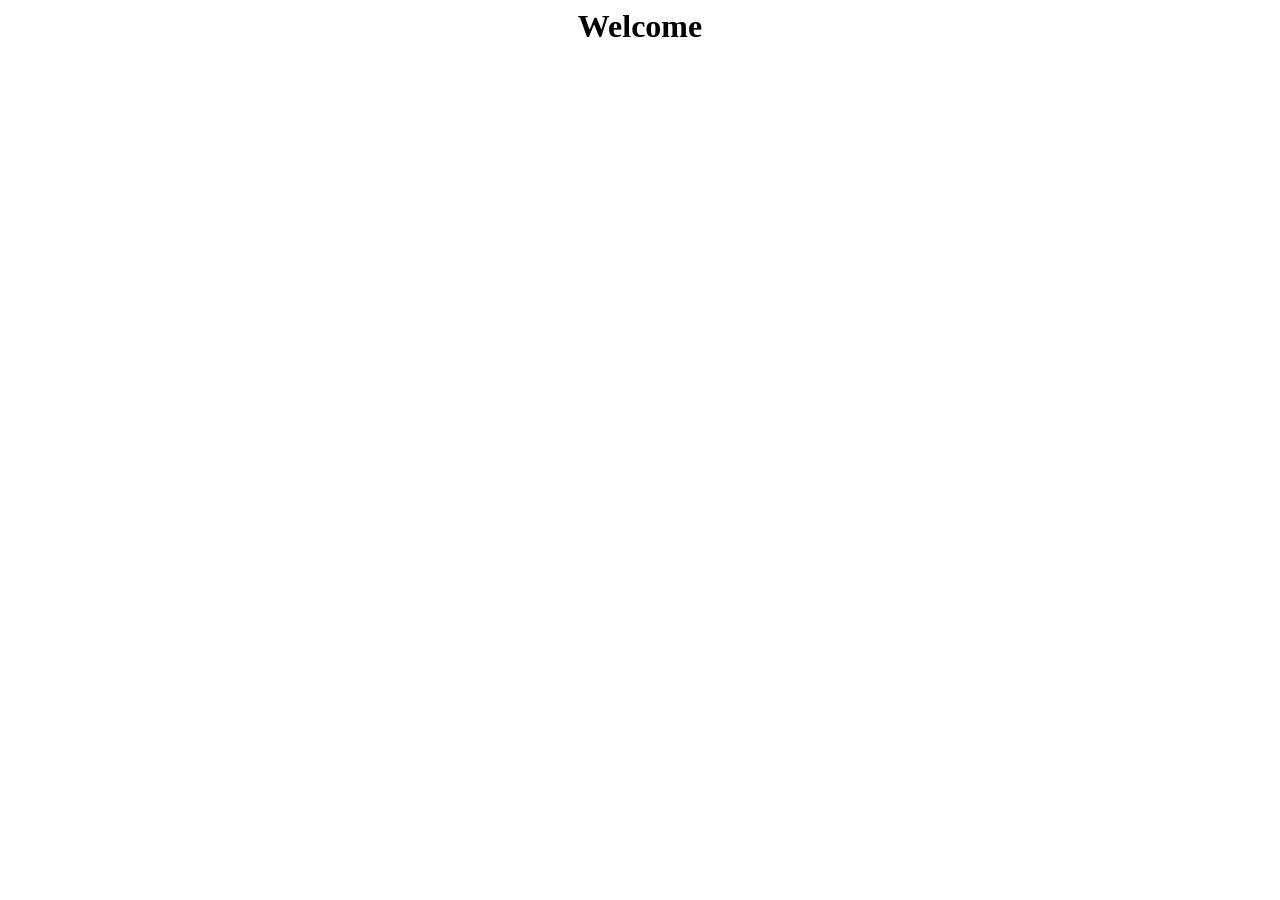
==== index.html @ 063af44f "Update index.html" ====
<html>
    <center>
    <h1>Welcome</h1>
    <iframe width="560" height="315" src="https://www.youtube.com/embed/AkPxbw0QacU" frameborder="0" allow="accelerometer; autoplay; encrypted-media; gyroscope; picture-in-picture" allowfullscreen></iframe>
    </center>    
</html>
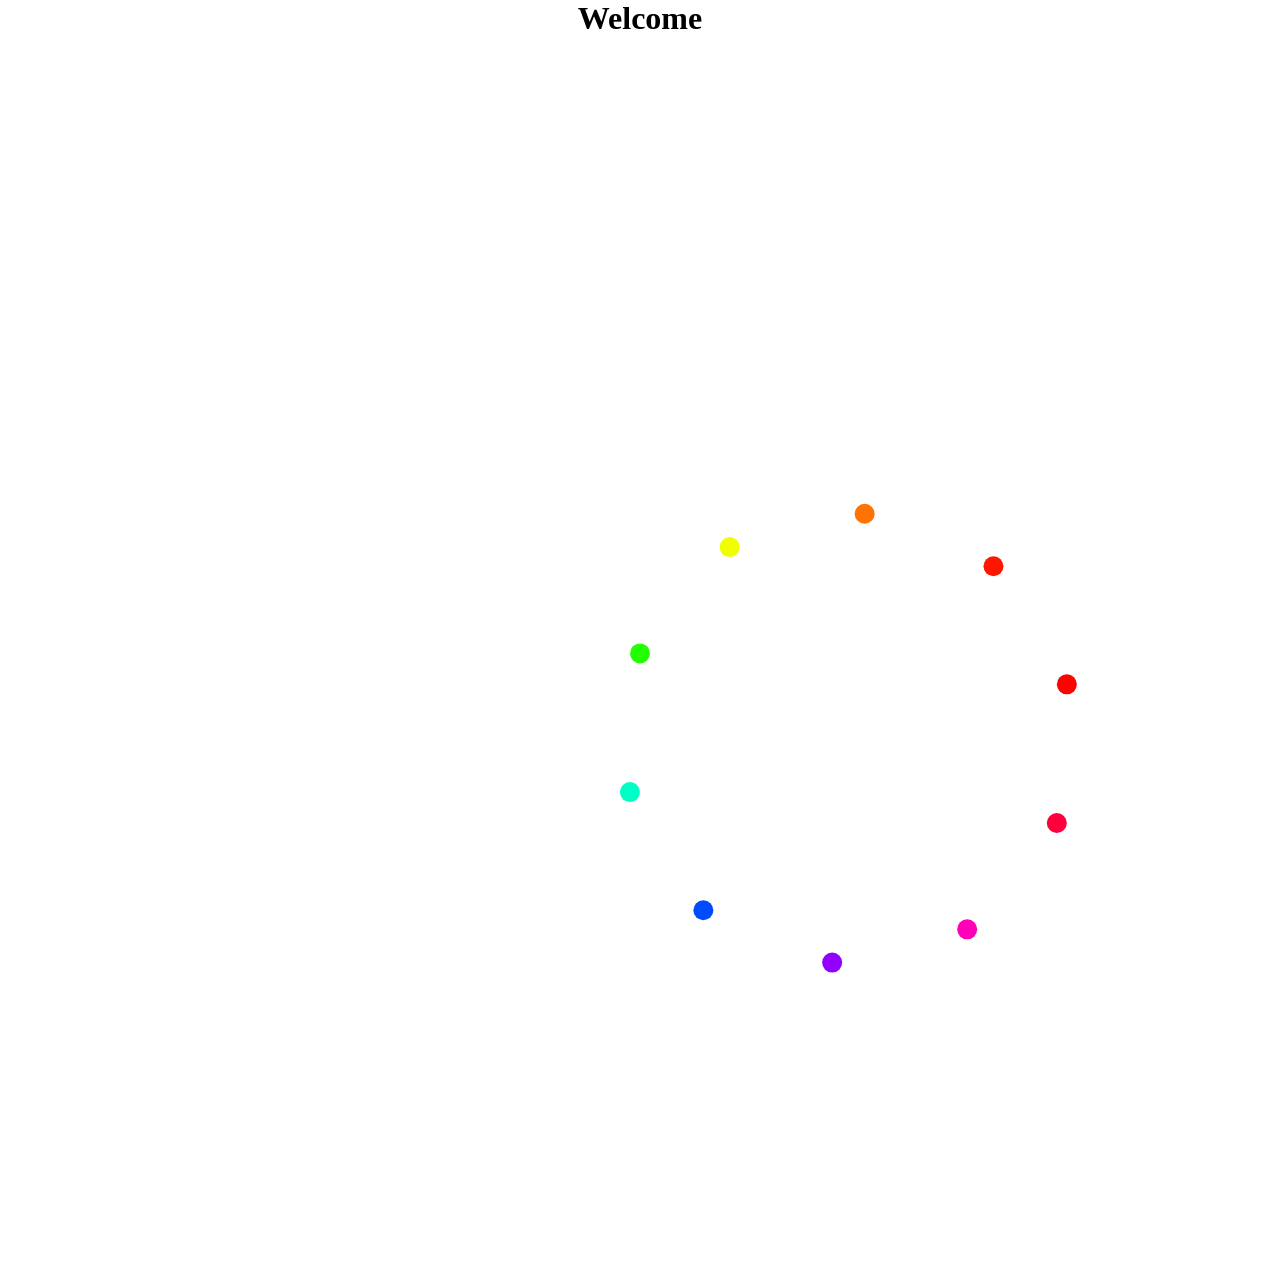
==== commit dea5fbad: "Added weird optical illusion." ====
--- a/index.html
+++ b/index.html
@@ -1,6 +1,17 @@
 <html>
+    <head>
+        <style>
+            html, body {
+                width: 100%;
+                height: 100%;
+                margin: 0;
+            }
+        </style>
+    </head>
     <center>
-    <h1>Welcome</h1>
-    <iframe width="560" height="315" src="https://www.youtube.com/embed/AkPxbw0QacU" frameborder="0" allow="accelerometer; autoplay; encrypted-media; gyroscope; picture-in-picture" allowfullscreen></iframe>
+        <h1>Welcome</h1>
+        <iframe width="560" height="315" src="https://www.youtube.com/embed/dGDH3meSPyk" frameborder="0" allow="accelerometer; autoplay; encrypted-media; gyroscope; picture-in-picture" allowfullscreen></iframe>
+        <canvas id="circle" width="800" height="800"></canvas>
+        <script src="myscript.js"></script>
     </center>    
 </html>
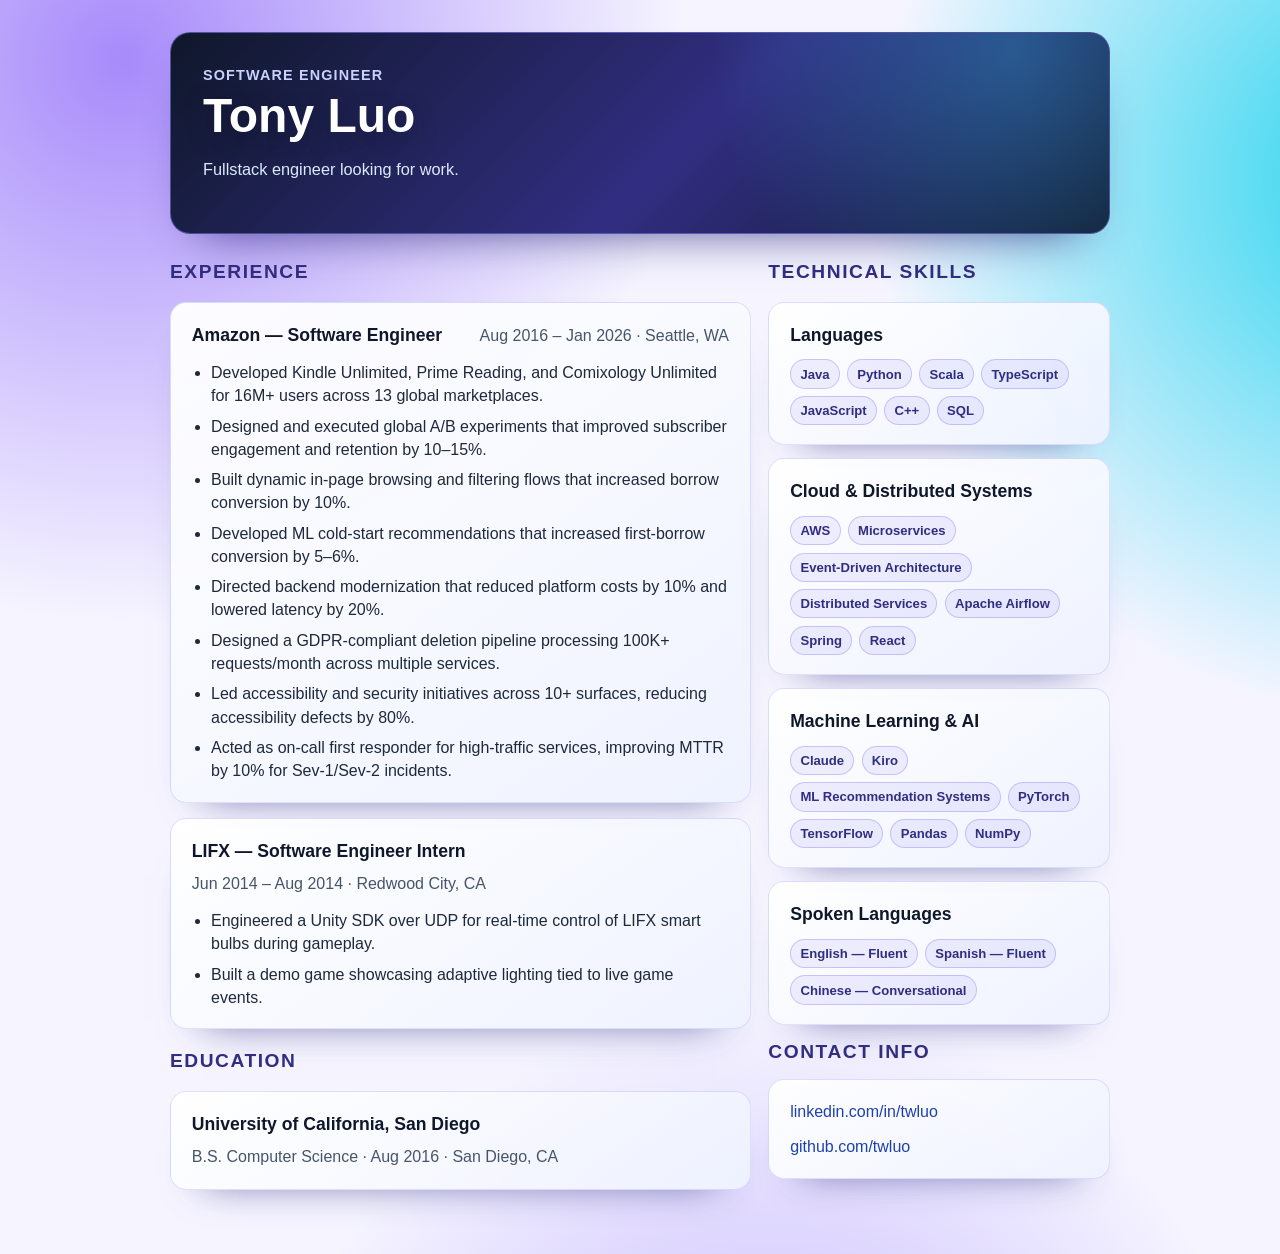
==== commit 73718fc2: "Adding resume" ====
--- a/index.html
+++ b/index.html
@@ -1,17 +1,14 @@
-<html>
-    <head>
-        <style>
-            html, body {
-                width: 100%;
-                height: 100%;
-                margin: 0;
-            }
-        </style>
-    </head>
-    <center>
-        <h1>Welcome</h1>
-        <iframe width="560" height="315" src="https://www.youtube.com/embed/dGDH3meSPyk" frameborder="0" allow="accelerometer; autoplay; encrypted-media; gyroscope; picture-in-picture" allowfullscreen></iframe>
-        <canvas id="circle" width="800" height="800"></canvas>
-        <script src="myscript.js"></script>
-    </center>    
+<!doctype html>
+<html lang="en">
+  <head>
+    <meta charset="UTF-8" />
+    <link rel="icon" type="image/svg+xml" href="/vite.svg" />
+    <meta name="viewport" content="width=device-width, initial-scale=1.0" />
+    <title>banana-personal-website</title>
+    <script type="module" crossorigin src="/assets/index-CglkzRO_.js"></script>
+    <link rel="stylesheet" crossorigin href="/assets/index-fjcYaUU1.css">
+  </head>
+  <body>
+    <div id="app"></div>
+  </body>
 </html>
--- a/assets/index-fjcYaUU1.css
+++ b/assets/index-fjcYaUU1.css
@@ -0,0 +1 @@
+:root{font-synthesis:none;text-rendering:optimizelegibility;-webkit-font-smoothing:antialiased;-moz-osx-font-smoothing:grayscale;color:#0f172a;background:#f8fafc;font-family:Inter,Segoe UI,Roboto,Helvetica,Arial,sans-serif;font-weight:400;line-height:1.5}*{box-sizing:border-box}body{background-color:#f6f5ff;background-image:radial-gradient(circle at 8% 4%,#a78bfa 0%,#a78bfa00 28%),radial-gradient(circle at 92% 12%,#22d3ee 0%,#22d3ee00 28%),radial-gradient(circle at 50% 100%,#c4b5fd 0%,#c4b5fd00 30%),none;background-position:0 0,0 0,0 0,0 0;background-repeat:repeat,repeat,repeat,repeat;background-size:120% 120%;background-attachment:scroll,scroll,scroll,scroll;background-origin:padding-box,padding-box,padding-box,padding-box;background-clip:border-box,border-box,border-box,border-box;min-width:320px;margin:0;animation:16s ease-in-out infinite alternate ambientShift}a{color:#1e40af;text-decoration:none}a:hover{text-decoration:underline}#app{width:min(100%,980px);margin:0 auto;padding:2rem 1.25rem 4rem}.site{flex-direction:column;gap:1.5rem;display:flex}.hero{background:linear-gradient(135deg,#0f172a 0%,#312e81 55%,#0f172a 100%);border:1px solid #818cf880;border-radius:20px;grid-template-columns:minmax(0,1.4fr) minmax(260px,.9fr);align-items:start;gap:1rem;padding:2rem;animation:.7s ease-out both fadeUp;display:grid;position:relative;overflow:hidden;box-shadow:0 26px 50px -30px #312e81e6}.hero:before{content:"";pointer-events:none;background:radial-gradient(circle at 90% 10%,#38bdf859 0%,#38bdf800 35%);animation:6s ease-in-out infinite pulseGlow;position:absolute;inset:0}.hero-content{flex-direction:column;display:flex}.hero-contact{-webkit-backdrop-filter:blur(6px);backdrop-filter:blur(6px);background:#02061740;border:1px solid #bfdbfe40;border-radius:14px;padding:.85rem;animation:.85s ease-out both fadeUp}.hero-contact h2{letter-spacing:.08em;color:#c7d2fe;margin:0 0 .6rem;font-size:.86rem}.eyebrow{letter-spacing:.08em;text-transform:uppercase;color:#c7d2fe;margin:0;font-size:.9rem;font-weight:700}h1{color:#fff;text-shadow:0 8px 24px #0f172a73;margin:.2rem 0 0;font-size:clamp(2.2rem,4vw,3rem);line-height:1.1}.intro{color:#dbeafe;max-width:65ch;margin:.9rem 0 1.2rem;font-size:1.02rem}.contact-grid{grid-template-columns:1fr;gap:.55rem;display:grid}.contact-grid a{color:#e2e8f0;background:#0f172a59;border:1px solid #bfdbfe59;border-radius:10px;padding:.45rem .6rem;font-size:.92rem;transition:transform .22s,border-color .22s,background-color .22s,box-shadow .22s}.contact-grid a:hover{background:#1e293ba6;border-color:#7dd3fce6;text-decoration:none;transform:translateY(-2px);box-shadow:0 10px 18px -14px #38bdf8e6}.section{flex-direction:column;gap:.95rem;display:flex}.main-layout{grid-template-columns:minmax(0,1.7fr) minmax(280px,1fr);align-items:start;gap:1.1rem;animation:.9s ease-out both fadeUp;display:grid}.left-column,.right-column{flex-direction:column;gap:1.1rem;display:flex}h2{text-transform:uppercase;letter-spacing:.08em;color:#312e81;margin:0;font-size:1.2rem}.card,.skill-card{background:linear-gradient(145deg,#fffffff2,#eef2fff2);border:1px solid #818cf840;border-radius:16px;padding:1.2rem 1.3rem;transition:border-color .2s,transform .2s,box-shadow .2s;box-shadow:0 24px 40px -34px #312e81d9}.card:hover,.skill-card:hover{border-color:#4f46e58c;transform:translateY(-5px)scale(1.01);box-shadow:0 32px 46px -32px #4f46e5b3}.card-heading{flex-wrap:wrap;justify-content:space-between;align-items:baseline;gap:.5rem 1rem;display:flex}h3{color:#0f172a;margin:0;font-size:1.1rem}.card-heading p,.skill-card p{color:#475569;margin:0}.skill-card{flex-direction:column;gap:.7rem;display:flex}.tag-list{flex-wrap:wrap;gap:.45rem;margin:0;padding:0;list-style:none;display:flex}.tag-list li{color:#312e81;background:#4f46e514;border:1px solid #4f46e540;border-radius:999px;padding:.26rem .58rem;font-size:.82rem;font-weight:600}ul{gap:.45rem;margin:.8rem 0 0;padding-left:1.2rem;display:grid}li{color:#1e293b;line-height:1.45}.skills-grid{grid-template-columns:1fr;gap:.8rem;display:grid}@media (width<=640px){#app{padding-top:1.25rem}.hero{border-radius:16px;padding:1.4rem}@media (width<=900px){.hero{grid-template-columns:1fr}}@keyframes fadeUp{0%{opacity:0;transform:translateY(16px)}to{opacity:1;transform:translateY(0)}}@keyframes pulseGlow{0%,to{opacity:.55}50%{opacity:.9}}@keyframes ambientShift{0%{background-position:0 30%}to{background-position:100% 70%}}@media (prefers-reduced-motion:reduce){*,:before,:after{transition:none!important;animation:none!important}}}@media (width<=940px){.main-layout{grid-template-columns:1fr}}
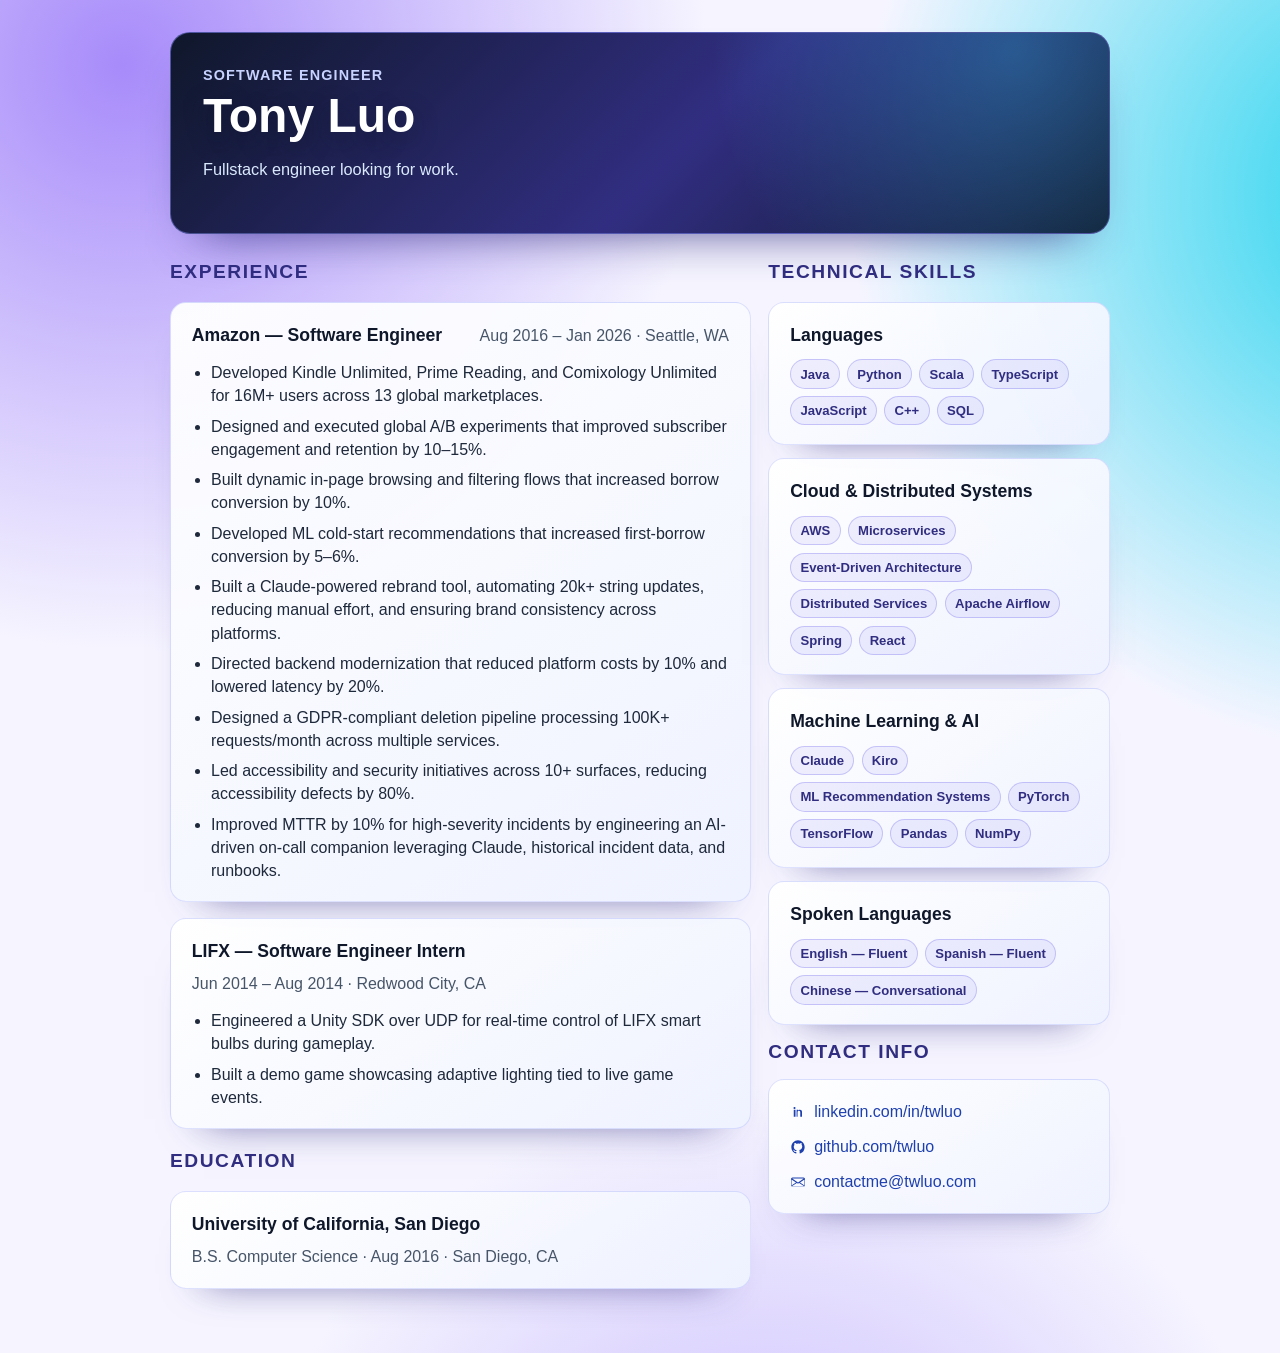
==== commit 467e97c1: "Add files via upload" ====
--- a/index.html
+++ b/index.html
@@ -2,11 +2,11 @@
 <html lang="en">
   <head>
     <meta charset="UTF-8" />
-    <link rel="icon" type="image/svg+xml" href="/vite.svg" />
+    <link rel="icon" type="image/svg+xml" href="/favicon.svg" />
     <meta name="viewport" content="width=device-width, initial-scale=1.0" />
-    <title>banana-personal-website</title>
-    <script type="module" crossorigin src="/assets/index-CglkzRO_.js"></script>
-    <link rel="stylesheet" crossorigin href="/assets/index-fjcYaUU1.css">
+    <title>Tony Luo</title>
+    <script type="module" crossorigin src="/assets/index-Bp6I6_b1.js"></script>
+    <link rel="stylesheet" crossorigin href="/assets/index-B2wOraeJ.css">
   </head>
   <body>
     <div id="app"></div>
--- a/assets/index-B2wOraeJ.css
+++ b/assets/index-B2wOraeJ.css
@@ -0,0 +1 @@
+:root{font-synthesis:none;text-rendering:optimizelegibility;-webkit-font-smoothing:antialiased;-moz-osx-font-smoothing:grayscale;color:#0f172a;background:#f8fafc;font-family:Inter,Segoe UI,Roboto,Helvetica,Arial,sans-serif;font-weight:400;line-height:1.5}*{box-sizing:border-box}body{background-color:#f6f5ff;background-image:radial-gradient(circle at 8% 4%,#a78bfa 0%,#a78bfa00 28%),radial-gradient(circle at 92% 12%,#22d3ee 0%,#22d3ee00 28%),radial-gradient(circle at 50% 100%,#c4b5fd 0%,#c4b5fd00 30%),none;background-position:0 0,0 0,0 0,0 0;background-repeat:repeat,repeat,repeat,repeat;background-size:120% 120%;background-attachment:scroll,scroll,scroll,scroll;background-origin:padding-box,padding-box,padding-box,padding-box;background-clip:border-box,border-box,border-box,border-box;min-width:320px;margin:0;animation:16s ease-in-out infinite alternate ambientShift}a{color:#1e40af;text-decoration:none}a:hover{text-decoration:underline}#app{width:min(100%,980px);margin:0 auto;padding:2rem 1.25rem 4rem}.site{flex-direction:column;gap:1.5rem;display:flex}.hero{background:linear-gradient(135deg,#0f172a 0%,#312e81 55%,#0f172a 100%);border:1px solid #818cf880;border-radius:20px;grid-template-columns:minmax(0,1.4fr) minmax(260px,.9fr);align-items:start;gap:1rem;padding:2rem;animation:.7s ease-out both fadeUp;display:grid;position:relative;overflow:hidden;box-shadow:0 26px 50px -30px #312e81e6}.hero:before{content:"";pointer-events:none;background:radial-gradient(circle at 90% 10%,#38bdf859 0%,#38bdf800 35%);animation:6s ease-in-out infinite pulseGlow;position:absolute;inset:0}.hero-content{flex-direction:column;display:flex}.hero-contact{-webkit-backdrop-filter:blur(6px);backdrop-filter:blur(6px);background:#02061740;border:1px solid #bfdbfe40;border-radius:14px;padding:.85rem;animation:.85s ease-out both fadeUp}.hero-contact h2{letter-spacing:.08em;color:#c7d2fe;margin:0 0 .6rem;font-size:.86rem}.eyebrow{letter-spacing:.08em;text-transform:uppercase;color:#c7d2fe;margin:0;font-size:.9rem;font-weight:700}h1{color:#fff;text-shadow:0 8px 24px #0f172a73;margin:.2rem 0 0;font-size:clamp(2.2rem,4vw,3rem);line-height:1.1}.intro{color:#dbeafe;max-width:65ch;margin:.9rem 0 1.2rem;font-size:1.02rem}.contact-grid{grid-template-columns:1fr;gap:.55rem;display:grid}.contact-grid a{color:#e2e8f0;background:#0f172a59;border:1px solid #bfdbfe59;border-radius:10px;padding:.45rem .6rem;font-size:.92rem;transition:transform .22s,border-color .22s,background-color .22s,box-shadow .22s}.contact-grid a:hover{background:#1e293ba6;border-color:#7dd3fce6;text-decoration:none;transform:translateY(-2px);box-shadow:0 10px 18px -14px #38bdf8e6}.section{flex-direction:column;gap:.95rem;display:flex}.main-layout{grid-template-columns:minmax(0,1.7fr) minmax(280px,1fr);align-items:start;gap:1.1rem;animation:.9s ease-out both fadeUp;display:grid}.left-column,.right-column{flex-direction:column;gap:1.1rem;display:flex}h2{text-transform:uppercase;letter-spacing:.08em;color:#312e81;margin:0;font-size:1.2rem}.card,.skill-card{background:linear-gradient(145deg,#fffffff2,#eef2fff2);border:1px solid #818cf840;border-radius:16px;padding:1.2rem 1.3rem;transition:border-color .2s,transform .2s,box-shadow .2s;box-shadow:0 24px 40px -34px #312e81d9}.card:hover,.skill-card:hover{border-color:#4f46e58c;transform:translateY(-5px)scale(1.01);box-shadow:0 32px 46px -32px #4f46e5b3}.card-heading{flex-wrap:wrap;justify-content:space-between;align-items:baseline;gap:.5rem 1rem;display:flex}h3{color:#0f172a;margin:0;font-size:1.1rem}.card-heading p,.skill-card p{color:#475569;margin:0}.skill-card{flex-direction:column;gap:.7rem;display:flex}.tag-list{flex-wrap:wrap;gap:.45rem;margin:0;padding:0;list-style:none;display:flex}.tag-list li{color:#312e81;background:#4f46e514;border:1px solid #4f46e540;border-radius:999px;padding:.26rem .58rem;font-size:.82rem;font-weight:600}ul{gap:.45rem;margin:.8rem 0 0;padding-left:1.2rem;display:grid}li{color:#1e293b;line-height:1.45}.skills-grid{grid-template-columns:1fr;gap:.8rem;display:grid}.social-link{align-items:center;gap:.5rem;display:inline-flex}.social-icon{fill:currentColor;flex-shrink:0;width:1rem;height:1rem}@media (width<=640px){#app{padding-top:1.25rem}.hero{border-radius:16px;padding:1.4rem}@media (width<=900px){.hero{grid-template-columns:1fr}}@keyframes fadeUp{0%{opacity:0;transform:translateY(16px)}to{opacity:1;transform:translateY(0)}}@keyframes pulseGlow{0%,to{opacity:.55}50%{opacity:.9}}@keyframes ambientShift{0%{background-position:0 30%}to{background-position:100% 70%}}@media (prefers-reduced-motion:reduce){*,:before,:after{transition:none!important;animation:none!important}}}@media (width<=940px){.main-layout{grid-template-columns:1fr}}
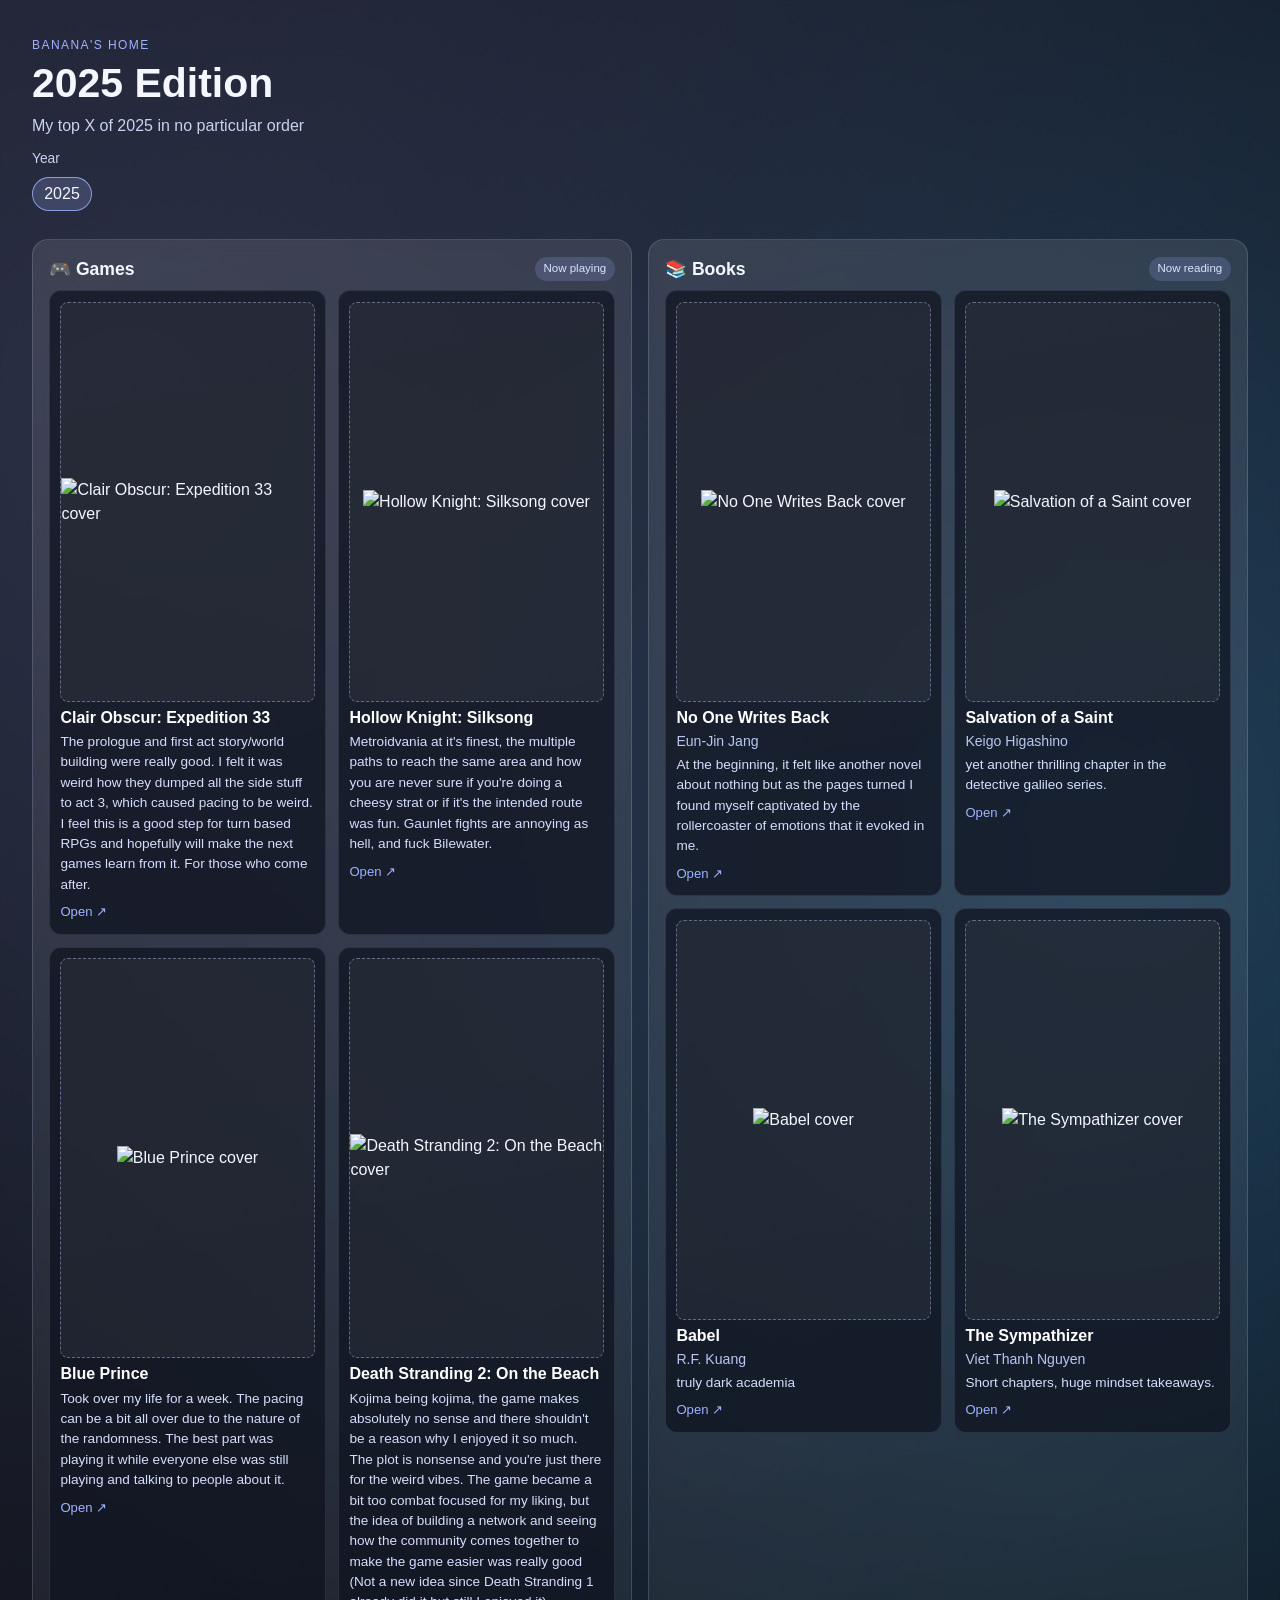
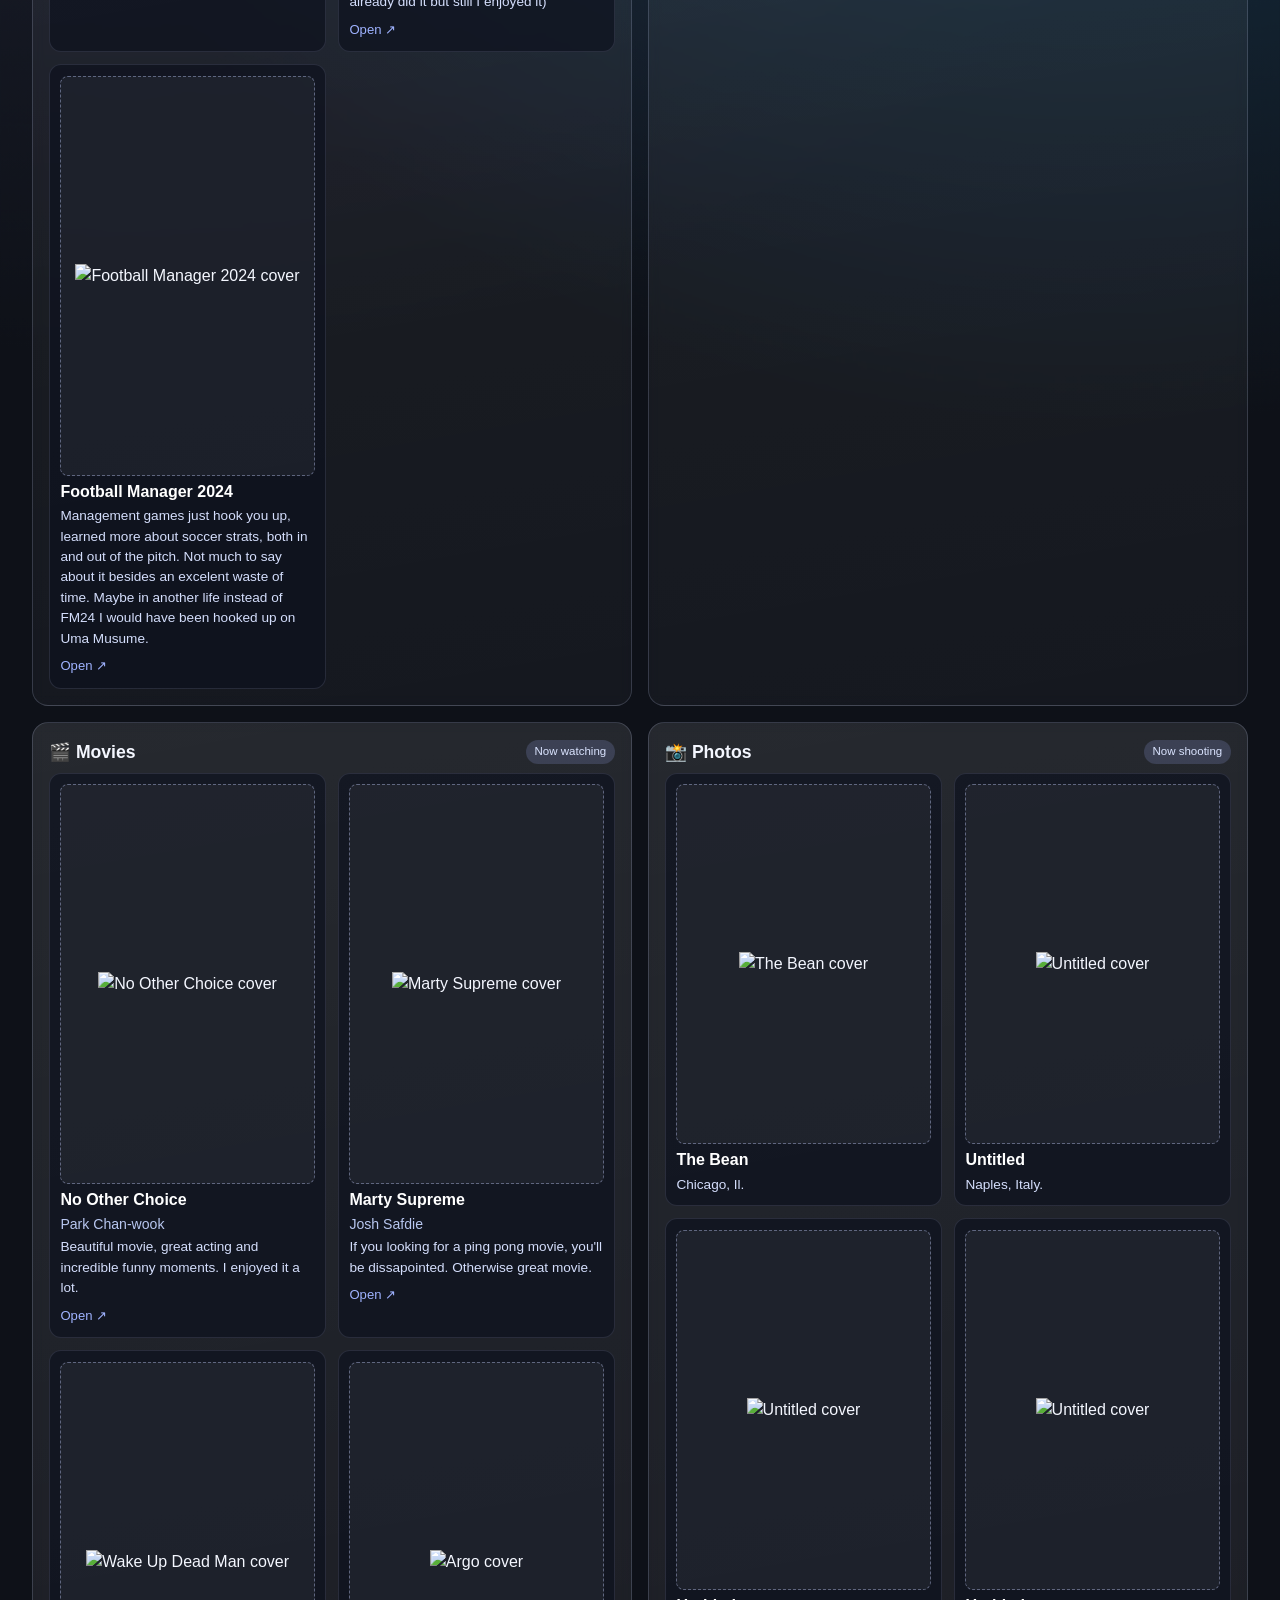
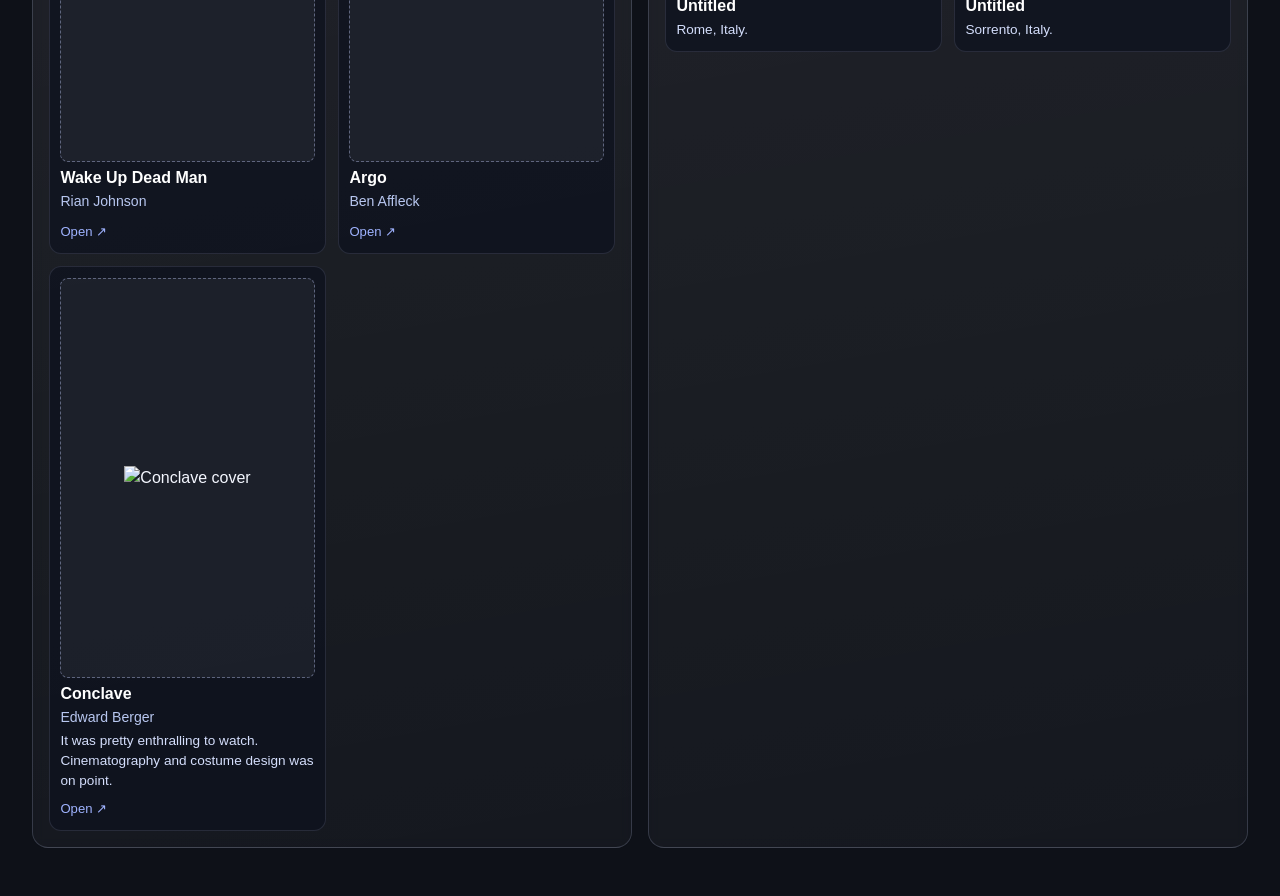
==== commit 0908c3d7: "Add files via upload" ====
--- a/index.html
+++ b/index.html
@@ -2,11 +2,11 @@
 <html lang="en">
   <head>
     <meta charset="UTF-8" />
-    <link rel="icon" type="image/svg+xml" href="/favicon.svg" />
+    <link rel="icon" type="image/svg+xml" href="/banana.svg" />
     <meta name="viewport" content="width=device-width, initial-scale=1.0" />
-    <title>Tony Luo</title>
-    <script type="module" crossorigin src="/assets/index-Bp6I6_b1.js"></script>
-    <link rel="stylesheet" crossorigin href="/assets/index-B2wOraeJ.css">
+    <title>banana-home</title>
+    <script type="module" crossorigin src="/assets/index-aPBQnbd9.js"></script>
+    <link rel="stylesheet" crossorigin href="/assets/index-BO4m1ZdD.css">
   </head>
   <body>
     <div id="app"></div>
--- a/assets/index-BO4m1ZdD.css
+++ b/assets/index-BO4m1ZdD.css
@@ -0,0 +1 @@
+:root{color:#f4f7ff;font-synthesis:none;text-rendering:optimizelegibility;-webkit-font-smoothing:antialiased;-moz-osx-font-smoothing:grayscale;background:#0e1118;font-family:Inter,Segoe UI,Roboto,Helvetica,Arial,sans-serif;font-weight:400;line-height:1.5}*{box-sizing:border-box}body{background:radial-gradient(circle at 10% 10%,#2b2f45 0%,#0000 40%),radial-gradient(circle at 85% 20%,#1b425c 0%,#0000 35%),#0e1118;min-width:320px;min-height:100vh;margin:0}#app{width:100%;max-width:none;margin:0;padding:2.25rem 2rem 3rem}.page{gap:1.75rem;display:grid}.hero{text-align:left}.eyebrow{text-transform:uppercase;letter-spacing:.12em;color:#9fb3ff;margin:0;font-size:.75rem}h1{margin:.4rem 0;font-size:clamp(2rem,3.2vw,2.8rem);line-height:1.15}.subtitle{color:#c8d2f1;max-width:60ch;margin:0}.year-switcher{gap:.45rem;margin-top:.7rem;display:grid}.year-label{color:#c8d2f1;font-size:.86rem}.year-pill-group{flex-wrap:wrap;gap:.45rem;display:flex}.year-pill{color:#f4f7ff;font:inherit;cursor:pointer;background:#0e121fb8;border:1px solid #c4d0ff59;border-radius:999px;padding:.25rem .7rem}.year-pill:hover{border-color:#c4d0ff8c}.year-pill.active{background:#9fb3ff33;border-color:#9fb3ffcc}.load-error{color:#ffd3d3;margin:.5rem 0 0;font-size:.9rem}.grid{grid-template-columns:1fr;gap:1rem;display:grid}@media (width>=980px){.grid{grid-template-columns:repeat(2,minmax(0,1fr))}}.category-card{-webkit-backdrop-filter:blur(6px);backdrop-filter:blur(6px);background:linear-gradient(170deg,#ffffff1a,#ffffff08);border:1px solid #ccd6ff2e;border-radius:16px;min-width:0;padding:1rem}.category-header{justify-content:space-between;align-items:center;gap:.75rem;margin-bottom:.5rem;display:flex}h2{margin:0;font-size:1.1rem}.section-title-link{color:inherit;text-decoration:none}.section-title-link:hover{text-decoration:underline}.badge{color:#dbe4ff;background:#9fb3ff2e;border-radius:999px;padding:.2rem .55rem;font-size:.72rem}ol{margin:0;padding:0}.item-row{grid-template-columns:repeat(auto-fit,minmax(210px,1fr));gap:.75rem;min-width:0;list-style:none;display:grid;overflow-x:hidden}.item-card{background:#0e121fb8;border:1px solid #ccd6ff1f;border-radius:12px;padding:.65rem}.image-slot{width:100%;max-width:var(--section-image-max-width,100%);height:var(--section-image-max-height,400px);background:#ffffff0d;border:1px dashed #c4d0ff66;border-radius:8px;place-items:center;margin-inline:auto;display:grid;overflow:hidden}.image-slot img{object-fit:contain;width:auto;max-width:100%;height:auto;max-height:100%;display:block}.image-slot span{color:#c0cff8;font-size:.78rem}.item-title{color:#fff;margin:.25rem 0 0;font-weight:600}.item-meta{color:#b8c7f0;margin:.1rem 0 0;font-size:.88rem}.item-note{color:#d4defc;margin:.15rem 0 0;font-size:.85rem}.item-link{color:#9fb3ff;margin-top:.45rem;font-size:.82rem;text-decoration:none;display:inline-block}.item-link:hover{text-decoration:underline}.empty-state{color:#c0cff8;text-align:center;background:#ffffff08;border:1px dashed #c4d0ff59;border-radius:10px;place-items:center;min-height:400px;margin:0;padding:.9rem;font-weight:800;display:grid}@media (width<=680px){#app{padding:1.5rem 1rem 2rem}.category-card{border-radius:14px}}
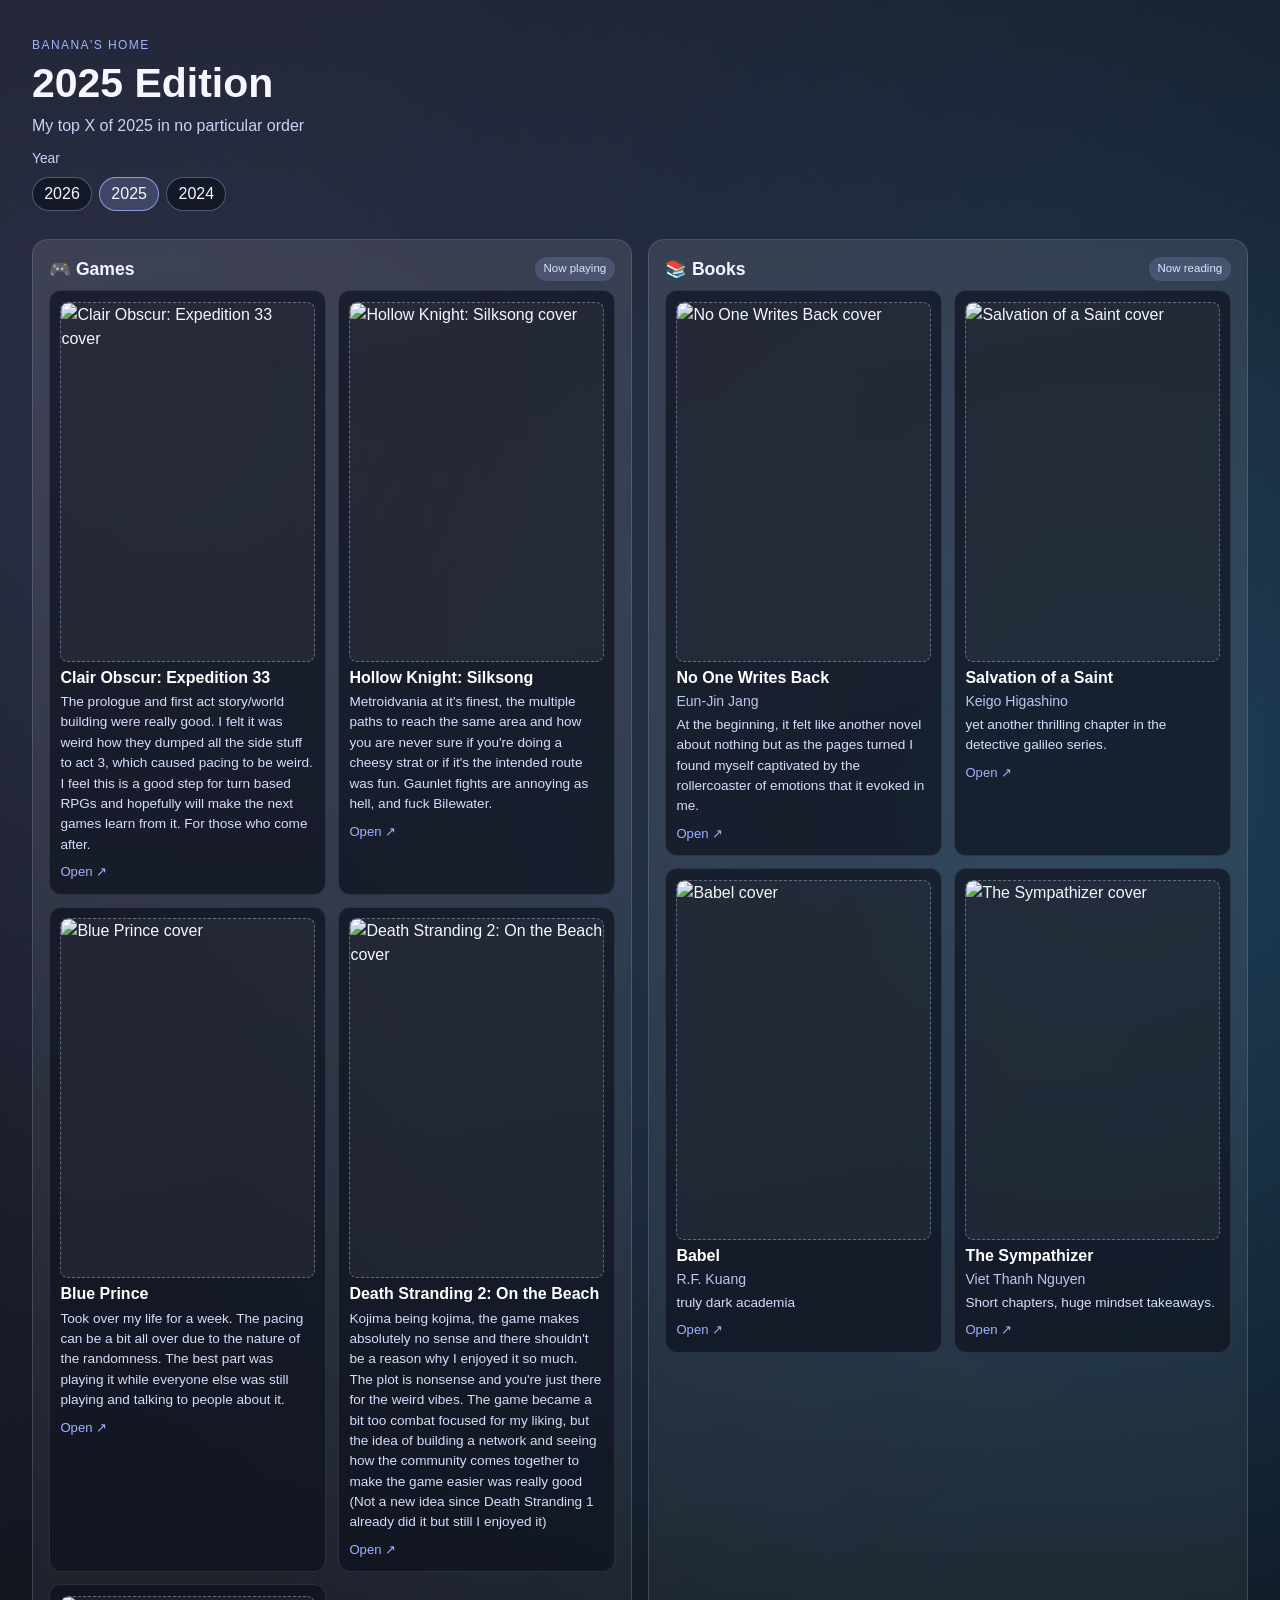
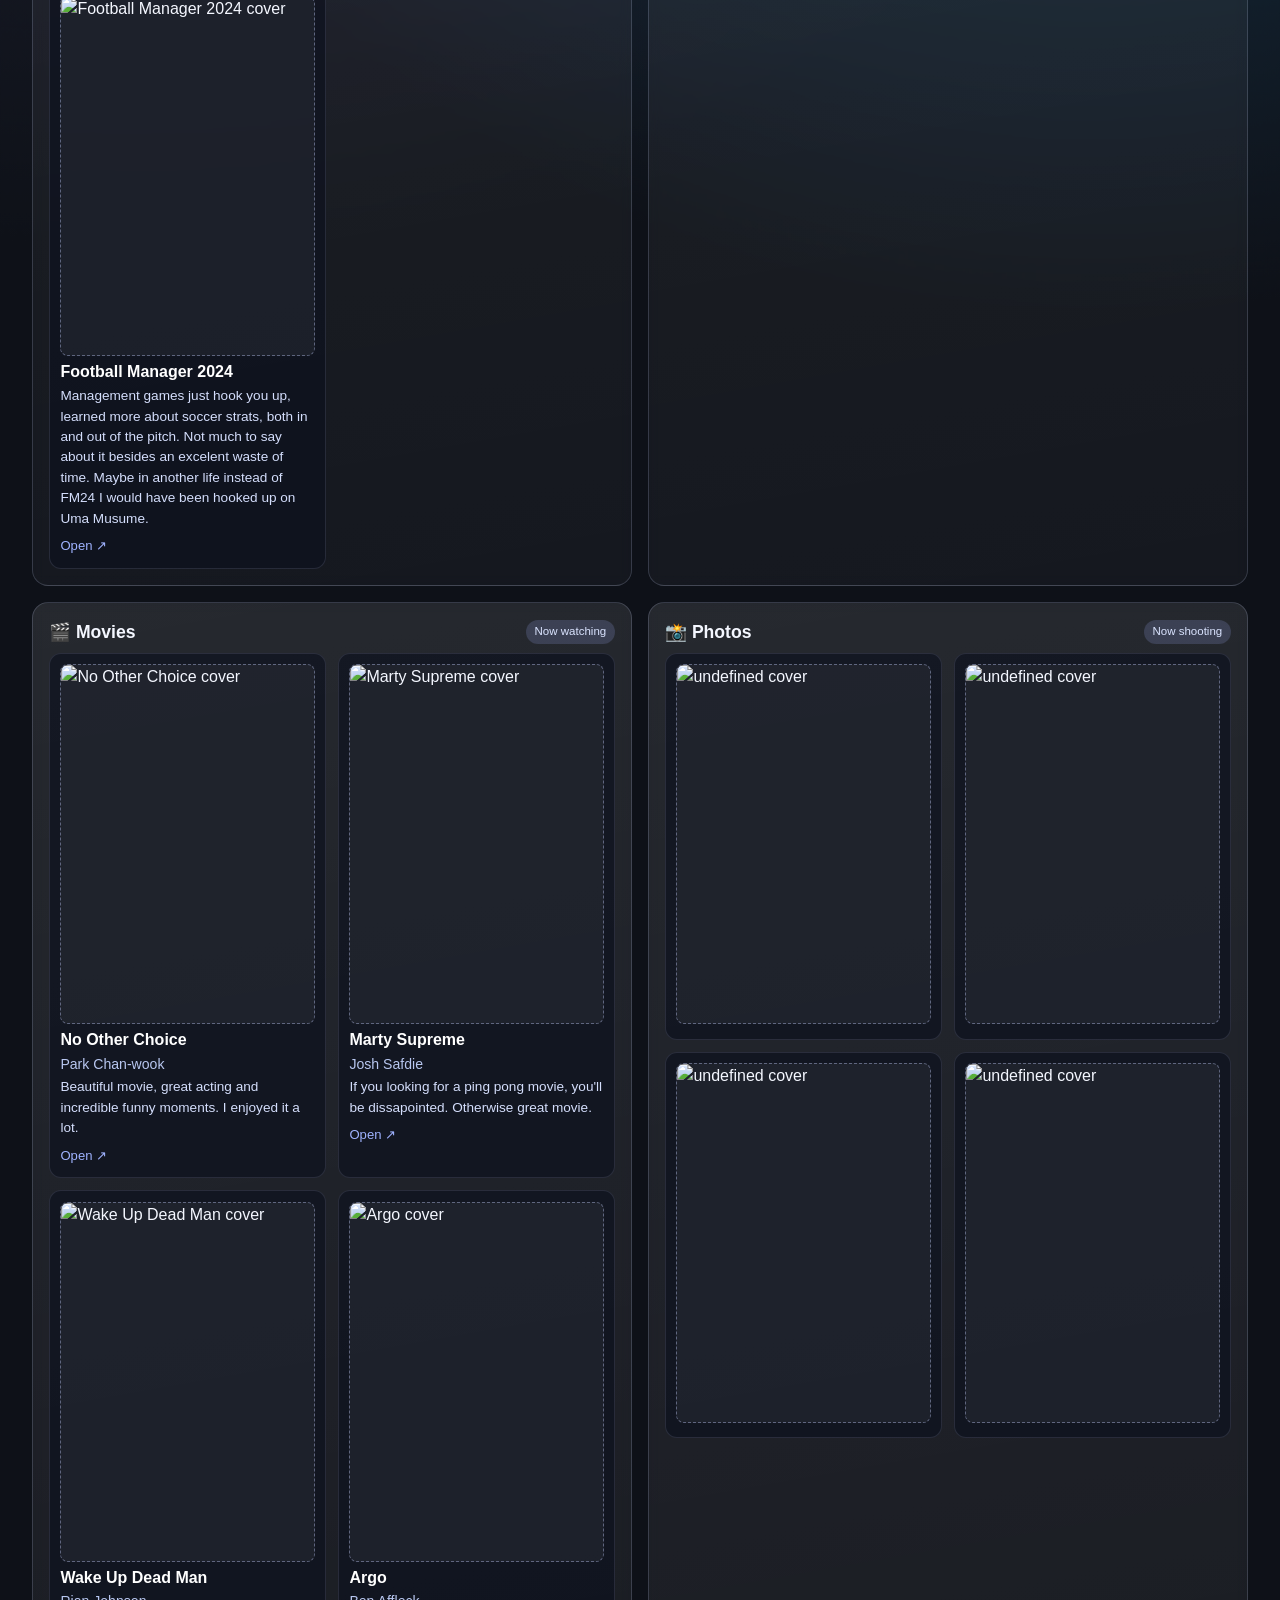
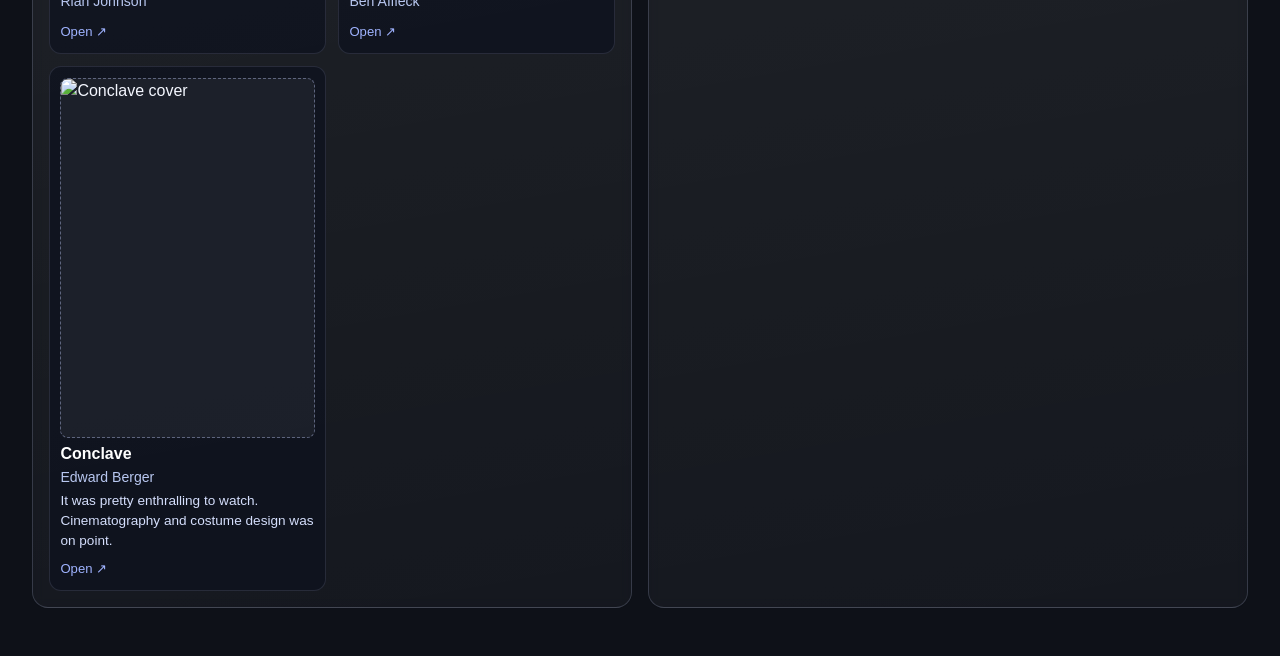
==== commit d7acef89: "Add files via upload" ====
--- a/index.html
+++ b/index.html
@@ -5,8 +5,8 @@
     <link rel="icon" type="image/svg+xml" href="/banana.svg" />
     <meta name="viewport" content="width=device-width, initial-scale=1.0" />
     <title>banana-home</title>
-    <script type="module" crossorigin src="/assets/index-aPBQnbd9.js"></script>
-    <link rel="stylesheet" crossorigin href="/assets/index-BO4m1ZdD.css">
+    <script type="module" crossorigin src="/assets/index-B6c7lBDW.js"></script>
+    <link rel="stylesheet" crossorigin href="/assets/index-CztbOG7E.css">
   </head>
   <body>
     <div id="app"></div>
--- a/assets/index-CztbOG7E.css
+++ b/assets/index-CztbOG7E.css
@@ -0,0 +1 @@
+:root{color:#f4f7ff;font-synthesis:none;text-rendering:optimizelegibility;-webkit-font-smoothing:antialiased;-moz-osx-font-smoothing:grayscale;background:#0e1118;font-family:Inter,Segoe UI,Roboto,Helvetica,Arial,sans-serif;font-weight:400;line-height:1.5}*{box-sizing:border-box}body{background:radial-gradient(circle at 10% 10%,#2b2f45 0%,#0000 40%),radial-gradient(circle at 85% 20%,#1b425c 0%,#0000 35%),#0e1118;min-width:320px;min-height:100vh;margin:0}#app{width:100%;max-width:none;margin:0;padding:2.25rem 2rem 3rem}.page{gap:1.75rem;display:grid}.hero{text-align:left}.eyebrow{text-transform:uppercase;letter-spacing:.12em;color:#9fb3ff;margin:0;font-size:.75rem}h1{margin:.4rem 0;font-size:clamp(2rem,3.2vw,2.8rem);line-height:1.15}.subtitle{color:#c8d2f1;max-width:60ch;margin:0}.year-switcher{gap:.45rem;margin-top:.7rem;display:grid}.year-label{color:#c8d2f1;font-size:.86rem}.year-pill-group{flex-wrap:wrap;gap:.45rem;display:flex}.year-pill{color:#f4f7ff;font:inherit;cursor:pointer;background:#0e121fb8;border:1px solid #c4d0ff59;border-radius:999px;padding:.25rem .7rem}.year-pill:hover{border-color:#c4d0ff8c}.year-pill.active{background:#9fb3ff33;border-color:#9fb3ffcc}.load-error{color:#ffd3d3;margin:.5rem 0 0;font-size:.9rem}.grid{grid-template-columns:1fr;gap:1rem;display:grid}@media (width>=980px){.grid{grid-template-columns:repeat(2,minmax(0,1fr))}:is(.grid:has(>.category-card:only-child),.grid:has(>.category-card:nth-child(2):last-child)){grid-template-columns:1fr}.grid>.category-card:last-child:nth-child(odd){grid-column:1/-1}}.category-card{-webkit-backdrop-filter:blur(6px);backdrop-filter:blur(6px);background:linear-gradient(170deg,#ffffff1a,#ffffff08);border:1px solid #ccd6ff2e;border-radius:16px;min-width:0;padding:1rem}.category-header{justify-content:space-between;align-items:center;gap:.75rem;margin-bottom:.5rem;display:flex}h2{margin:0;font-size:1.1rem}.section-title-link{color:inherit;text-decoration:none}.section-title-link:hover{text-decoration:underline}.badge{color:#dbe4ff;background:#9fb3ff2e;border-radius:999px;padding:.2rem .55rem;font-size:.72rem}ol{margin:0;padding:0}.item-row{grid-template-columns:repeat(auto-fit,minmax(210px,1fr));gap:.75rem;min-width:0;list-style:none;display:grid;overflow-x:hidden}.item-card{background:#0e121fb8;border:1px solid #ccd6ff1f;border-radius:12px;padding:.65rem}.item-row>.item-card:only-child{grid-column:1/-1}.image-slot{width:100%;max-width:var(--section-image-max-width,100%);height:var(--section-image-max-height,360px);background:#ffffff0d;border:1px dashed #c4d0ff66;border-radius:8px;place-items:center;margin-inline:auto;display:grid;overflow:hidden}.image-slot-link{color:inherit;cursor:pointer;text-decoration:none}.image-slot img{width:100%;height:var(--section-image-max-height,360px);object-fit:contain;display:block}.image-slot span{color:#c0cff8;font-size:.78rem}.item-title{color:#fff;margin:.25rem 0 0;font-weight:600}.item-meta{color:#b8c7f0;margin:.1rem 0 0;font-size:.88rem}.item-note{color:#d4defc;margin:.15rem 0 0;font-size:.85rem}.item-link{color:#9fb3ff;margin-top:.45rem;font-size:.82rem;text-decoration:none;display:inline-block}.item-link:hover{text-decoration:underline}.empty-state{color:#c0cff8;text-align:center;background:#ffffff08;border:1px dashed #c4d0ff59;border-radius:10px;place-items:center;min-height:400px;margin:0;padding:.9rem;font-weight:800;display:grid}@media (width<=680px){#app{padding:1.5rem 1rem 2rem}.category-card{border-radius:14px}}
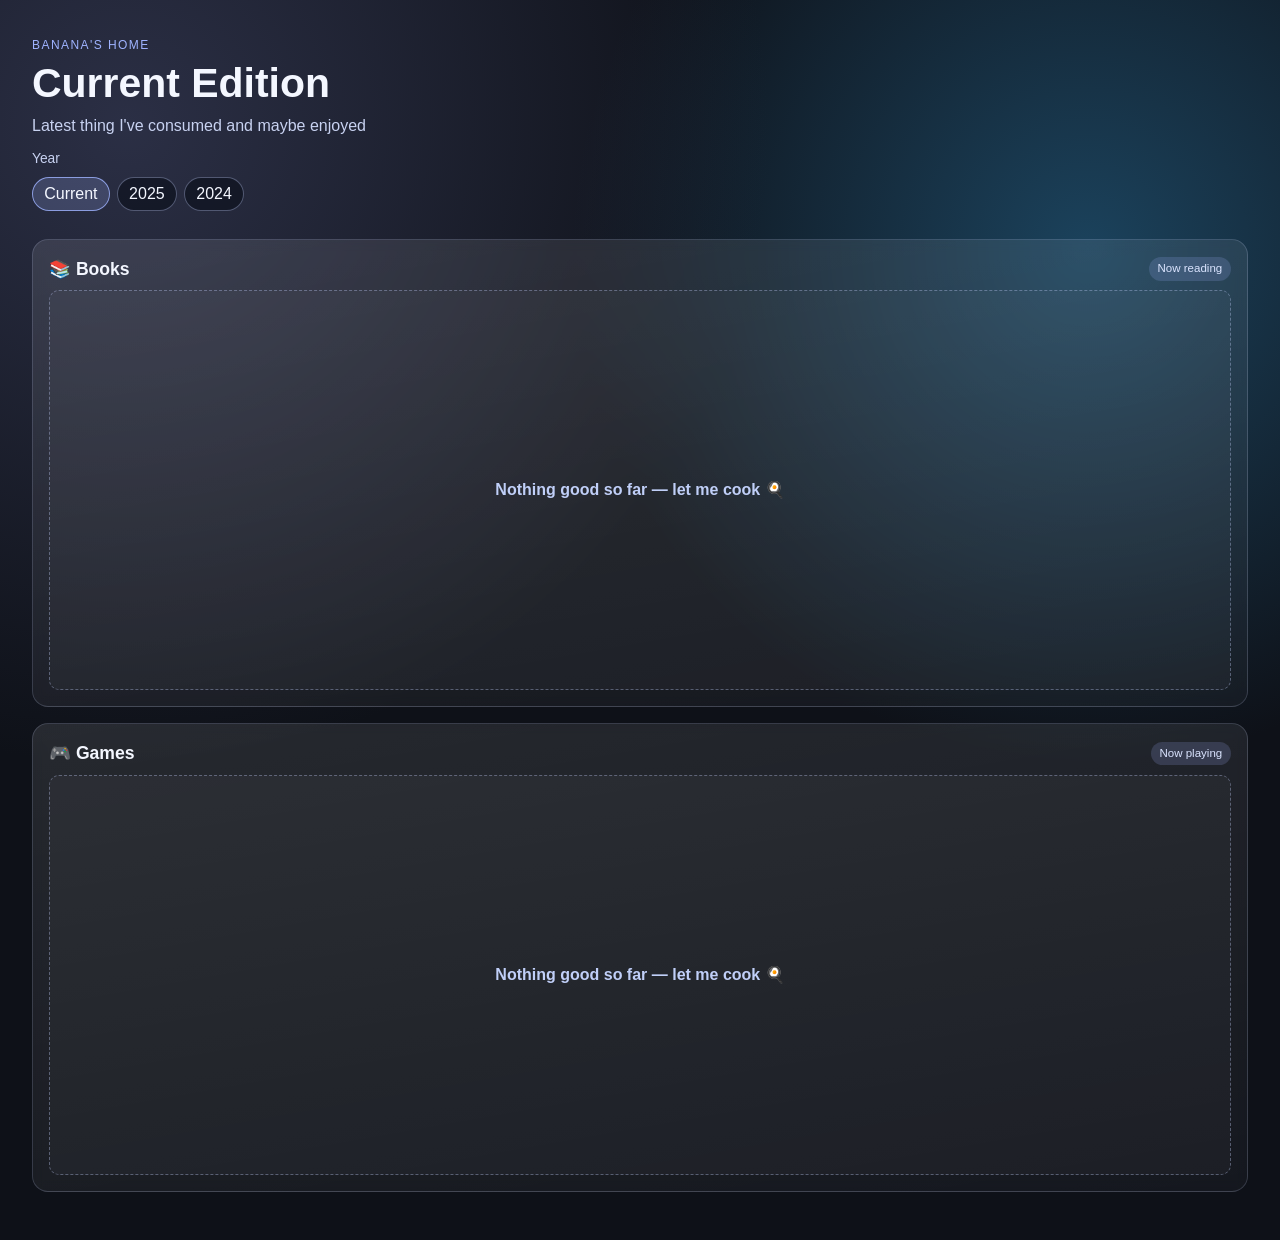
==== commit b3a8ba92: "Add files via upload" ====
--- a/index.html
+++ b/index.html
@@ -5,8 +5,8 @@
     <link rel="icon" type="image/svg+xml" href="/banana.svg" />
     <meta name="viewport" content="width=device-width, initial-scale=1.0" />
     <title>banana-home</title>
-    <script type="module" crossorigin src="/assets/index-B6c7lBDW.js"></script>
-    <link rel="stylesheet" crossorigin href="/assets/index-CztbOG7E.css">
+    <script type="module" crossorigin src="/assets/index-aHYeFJx4.js"></script>
+    <link rel="stylesheet" crossorigin href="/assets/index-B5mhfFsD.css">
   </head>
   <body>
     <div id="app"></div>
--- a/assets/index-B5mhfFsD.css
+++ b/assets/index-B5mhfFsD.css
@@ -0,0 +1 @@
+:root{color:#f4f7ff;font-synthesis:none;text-rendering:optimizelegibility;-webkit-font-smoothing:antialiased;-moz-osx-font-smoothing:grayscale;background:#0e1118;font-family:Inter,Segoe UI,Roboto,Helvetica,Arial,sans-serif;font-weight:400;line-height:1.5}*{box-sizing:border-box}body{background:radial-gradient(circle at 10% 10%,#2b2f45 0%,#0000 40%),radial-gradient(circle at 85% 20%,#1b425c 0%,#0000 35%),#0e1118;min-width:320px;min-height:100vh;margin:0}#app{width:100%;max-width:none;margin:0;padding:2.25rem 2rem 3rem}.page{gap:1.75rem;display:grid}.hero{text-align:left}.eyebrow{text-transform:uppercase;letter-spacing:.12em;color:#9fb3ff;margin:0;font-size:.75rem}h1{margin:.4rem 0;font-size:clamp(2rem,3.2vw,2.8rem);line-height:1.15}.subtitle{color:#c8d2f1;max-width:60ch;margin:0}.year-switcher{gap:.45rem;margin-top:.7rem;display:grid}.year-label{color:#c8d2f1;font-size:.86rem}.year-pill-group{flex-wrap:wrap;gap:.45rem;display:flex}.year-pill{color:#f4f7ff;font:inherit;cursor:pointer;background:#0e121fb8;border:1px solid #c4d0ff59;border-radius:999px;padding:.25rem .7rem}.year-pill:hover{border-color:#c4d0ff8c}.year-pill.active{background:#9fb3ff33;border-color:#9fb3ffcc}.load-error{color:#ffd3d3;margin:.5rem 0 0;font-size:.9rem}.grid{grid-template-columns:1fr;gap:1rem;display:grid}@media (width>=980px){.grid{grid-template-columns:repeat(2,minmax(0,1fr))}:is(.grid:has(>.category-card:only-child),.grid:has(>.category-card:nth-child(2):last-child)){grid-template-columns:1fr}.grid>.category-card:last-child:nth-child(odd){grid-column:1/-1}}.category-card{-webkit-backdrop-filter:blur(6px);backdrop-filter:blur(6px);background:linear-gradient(170deg,#ffffff1a,#ffffff08);border:1px solid #ccd6ff2e;border-radius:16px;min-width:0;padding:1rem}.category-header{justify-content:space-between;align-items:center;gap:.75rem;margin-bottom:.5rem;display:flex}h2{margin:0;font-size:1.1rem}.section-title-link{color:inherit;text-decoration:none}.section-title-link:hover{text-decoration:underline}.badge{color:#dbe4ff;background:#9fb3ff2e;border-radius:999px;padding:.2rem .55rem;font-size:.72rem}ol{margin:0;padding:0}.item-row{grid-template-columns:repeat(auto-fit,minmax(210px,1fr));gap:.75rem;min-width:0;list-style:none;display:grid;overflow-x:hidden}.item-card{background:#0e121fb8;border:1px solid #ccd6ff1f;border-radius:12px;padding:.65rem}.item-row>.item-card:only-child{grid-column:1/-1}.image-slot{width:100%;max-width:var(--section-image-max-width,100%);height:var(--section-image-max-height,360px);background:#ffffff0d;border:1px dashed #c4d0ff66;border-radius:8px;place-items:center;margin-inline:auto;display:grid;overflow:hidden}.image-slot-link{color:inherit;cursor:pointer;text-decoration:none}.image-slot img{width:100%;height:var(--section-image-max-height,360px);object-fit:contain;display:block}.image-slot span{color:#c0cff8;font-size:.78rem}.item-title{color:#fff;margin:.25rem 0 0;font-weight:600}.item-meta{color:#b8c7f0;margin:.1rem 0 0;font-size:.88rem}.item-rating{letter-spacing:.08em;color:#ffd166;margin:.15rem 0 0;font-size:.9rem}.item-note{color:#d4defc;margin:.15rem 0 0;font-size:.85rem}.empty-state{color:#c0cff8;text-align:center;background:#ffffff08;border:1px dashed #c4d0ff59;border-radius:10px;place-items:center;min-height:400px;margin:0;padding:.9rem;font-weight:800;display:grid}@media (width<=680px){#app{padding:1.5rem 1rem 2rem}.category-card{border-radius:14px}}
